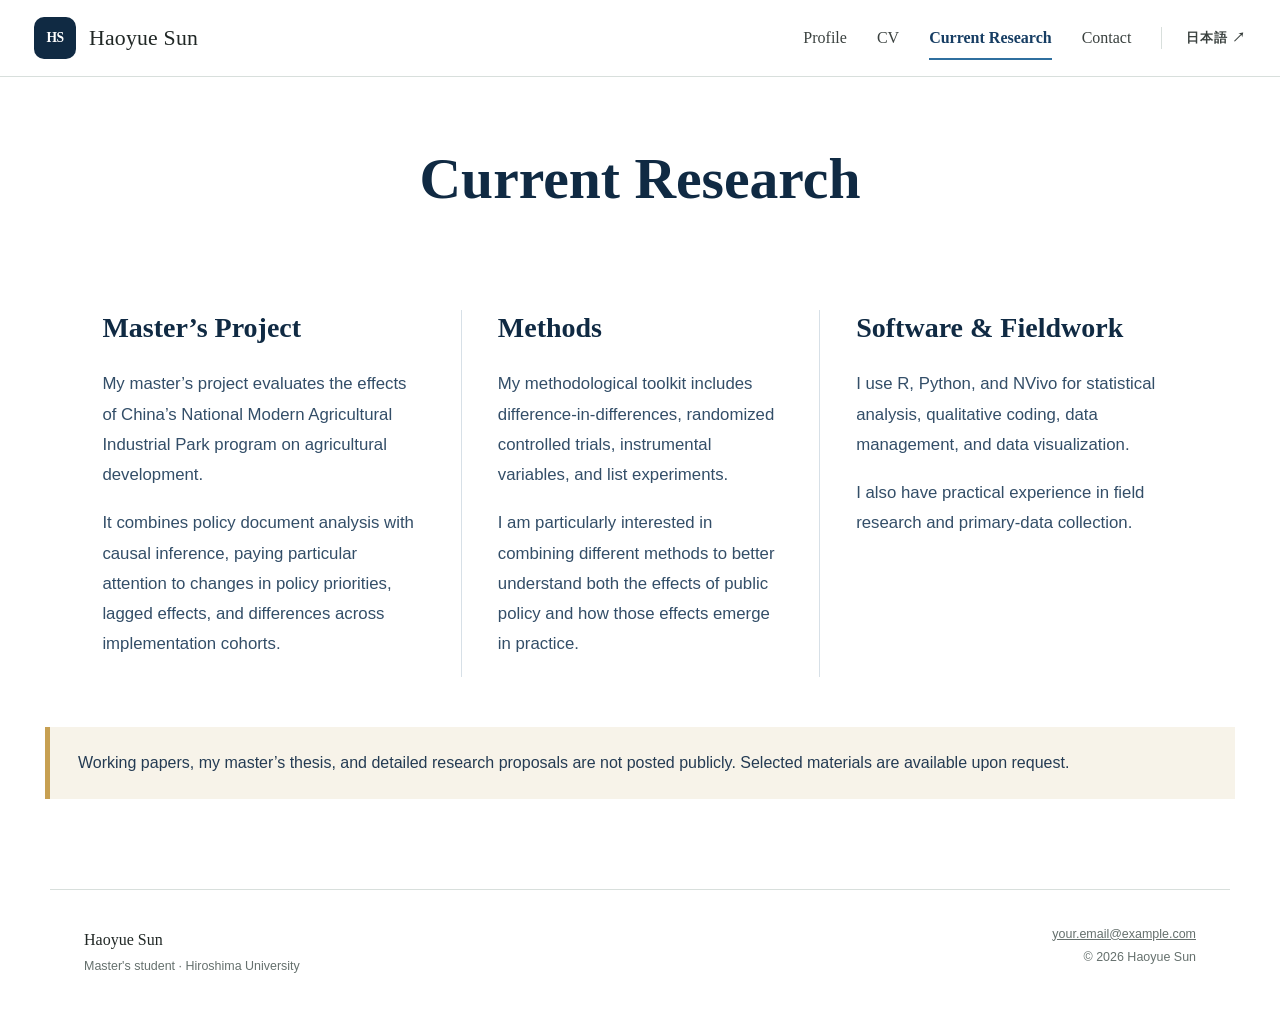
==== current-research.html @ 2dacb67b "Update" ====
<!doctype html>
<html lang="en">
<head>
  <meta charset="utf-8">
  <meta name="viewport" content="width=device-width, initial-scale=1">
  <meta name="description" content="Current research interests and ongoing work of Haoyue Sun.">
  <meta name="theme-color" content="#102a43">
  <title>Current Research · Haoyue Sun</title>
  <link rel="icon" href="favicon.svg" type="image/svg+xml">
  <link rel="stylesheet" href="style.css">
  <script src="main.js" defer></script>
</head>
<body class="page-current-research">
  <a class="skip-link" href="#main-content">Skip to content</a>
  <header class="site-header">
  <div class="header-inner">
    <a class="brand" href="index.html" aria-label="Haoyue Sun — home">
      <span class="brand-mark" aria-hidden="true">HS</span>
      <span class="brand-name">Haoyue Sun</span>
    </a>
    <button class="menu-button" type="button" aria-expanded="false" aria-controls="site-navigation">
      <span>Menu</span><span class="menu-lines" aria-hidden="true"></span>
    </button>
    <nav id="site-navigation" class="site-navigation" aria-label="Primary navigation">
      <a href="index.html">Profile</a>
        <a href="SUN_Haoyue_CV.pdf" target="_blank" rel="noopener">CV</a>
        <a href="current-research.html" class="active" aria-current="page">Current Research</a>
        <a href="contact.html">Contact</a>
      <a class="language-link" href="ja-current-research.html" lang="ja" hreflang="ja">日本語 <span aria-hidden="true">↗</span></a>
    </nav>
  </div>
</header>

<main id="main-content">
  <section class="research-heading">
    <h1>Current Research</h1>
  </section>

  <section class="research-columns">

    <article class="research-column">
      <h2>Master’s Project</h2>

      <p>
        My master’s project evaluates the effects of China’s National Modern
        Agricultural Industrial Park program on agricultural development.
      </p>

      <p>
        It combines policy document analysis with causal inference, paying
        particular attention to changes in policy priorities, lagged effects,
        and differences across implementation cohorts.
      </p>
    </article>

    <article class="research-column">
      <h2>Methods</h2>

      <p>
        My methodological toolkit includes difference-in-differences,
        randomized controlled trials, instrumental variables, and list
        experiments.
      </p>

      <p>
        I am particularly interested in combining different methods to better
        understand both the effects of public policy and how those effects
        emerge in practice.
      </p>
    </article>

    <article class="research-column">
      <h2>Software &amp; Fieldwork</h2>

      <p>
        I use R, Python, and NVivo for statistical analysis, qualitative
        coding, data management, and data visualization.
      </p>

      <p>
        I also have practical experience in field research and primary-data
        collection.
      </p>
    </article>

  </section>

  <section class="research-materials-note">
    <p>
      Working papers, my master’s thesis, and detailed research proposals
      are not posted publicly. Selected materials are available upon request.
    </p>
  </section>
</main>

  <footer class="site-footer">
  <div><p class="footer-name">Haoyue Sun</p><p>Master's student · Hiroshima University</p></div>
  <div class="footer-meta"><a href="mailto:your.email@example.com">your.email@example.com</a><p>© <span data-current-year>2026</span> Haoyue Sun</p></div>
</footer>
</body>
</html>
---- style.css ----
:root {
  --navy-950: #081b2c;
  --navy-900: #102a43;
  --navy-800: #163d63;
  --blue-700: #2f6f9f;
  --blue-100: #dce8f2;
  --blue-050: #f3f7fa;
  --ink: #202725;
  --muted: #65706d;
  --line: #d8dfdc;
  --paper: #ffffff;
  --warm: #faf9f6;
  --max-width: 1180px;
}

* { box-sizing: border-box; }
html { scroll-behavior: smooth; }
body {
  margin: 0;
  background: var(--paper);
  color: var(--ink);
  font-family: Inter, "Helvetica Neue", Arial, "Hiragino Kaku Gothic ProN", "Yu Gothic", sans-serif;
  font-size: 16px;
  line-height: 1.75;
  text-rendering: optimizeLegibility;
}
a { color: inherit; }
img { display: block; max-width: 100%; }

.skip-link {
  background: var(--paper);
  left: 12px;
  padding: 10px 14px;
  position: fixed;
  top: -80px;
  z-index: 100;
}
.skip-link:focus { top: 12px; }

.site-header {
  background: rgba(255, 255, 255, 0.96);
  border-bottom: 1px solid var(--line);
  position: sticky;
  top: 0;
  z-index: 20;
}
.header-inner {
  align-items: center;
  display: flex;
  justify-content: space-between;
  margin: 0 auto;
  max-width: 1440px;
  min-height: 76px;
  padding: 0 34px;
}
.brand {
  align-items: center;
  display: inline-flex;
  gap: 13px;
  text-decoration: none;
}
.brand-mark {
  align-items: center;
  background: var(--navy-900);
  border-radius: 10px;
  color: white;
  display: inline-flex;
  font-family: Georgia, "Times New Roman", serif;
  font-size: 0.85rem;
  font-weight: 700;
  height: 42px;
  justify-content: center;
  letter-spacing: -0.04em;
  width: 42px;
}
.brand-name {
  font-family: Georgia, "Times New Roman", serif;
  font-size: 1.36rem;
  letter-spacing: 0.01em;
}
.site-navigation {
  align-items: center;
  display: flex;
  gap: 30px;
}
.site-navigation a {
  color: #3a413f;
  font-family: Georgia, "Times New Roman", "Yu Mincho", serif;
  font-size: 1rem;
  position: relative;
  text-decoration: none;
  white-space: nowrap;
}
.site-navigation a::after {
  background: var(--blue-700);
  bottom: -8px;
  content: "";
  height: 2px;
  left: 0;
  position: absolute;
  transform: scaleX(0);
  transform-origin: right;
  transition: transform 180ms ease;
  width: 100%;
}
.site-navigation a:hover::after,
.site-navigation a:focus-visible::after,
.site-navigation a.active::after {
  transform: scaleX(1);
  transform-origin: left;
}
.site-navigation a.active { color: var(--navy-800); font-weight: 700; }
.site-navigation .language-link {
  border-left: 1px solid var(--line);
  font-family: Inter, "Helvetica Neue", Arial, sans-serif;
  font-size: 0.82rem;
  font-weight: 700;
  letter-spacing: 0.06em;
  padding-left: 24px;
  text-transform: uppercase;
}
.menu-button { display: none; }

.page-heading {
  align-items: center;
  display: flex;
  flex-direction: column;
  justify-content: center;
  min-height: 185px;
  padding: 45px 24px;
  text-align: center;
}
.page-heading p {
  color: var(--blue-700);
  font-size: 0.72rem;
  font-weight: 700;
  letter-spacing: 0.16em;
  margin: 0 0 7px;
  text-transform: uppercase;
}
.page-heading h1 {
  color: var(--navy-800);
  font-family: Georgia, "Times New Roman", "Yu Mincho", serif;
  font-size: clamp(2.1rem, 4.2vw, 3.2rem);
  font-weight: 600;
  letter-spacing: -0.02em;
  line-height: 1.15;
  margin: 0;
}

.profile-hero {
  background: var(--navy-900);
  color: white;
}
.profile-hero-inner {
  align-items: center;
  display: grid;
  gap: 64px;
  grid-template-columns: 250px minmax(0, 1fr);
  margin: 0 auto;
  max-width: var(--max-width);
  min-height: 390px;
  padding: 36px 34px;
}
.portrait-frame {
  background: var(--blue-100);
  box-shadow: 14px 14px 0 rgba(47, 111, 159, 0.4);
}
.portrait-frame img {
  aspect-ratio: 4 / 5;
  height: auto;
  object-fit: cover;
  width: 100%;
}
.profile-name {
  font-family: Georgia, "Times New Roman", "Yu Mincho", serif;
  font-size: clamp(2rem, 3.2vw, 3.2rem);
  font-weight: 500;
  letter-spacing: -0.035em;
  line-height: 1.15;
  margin: 0 0 20px;
}
.profile-role {
  font-size: clamp(0.95rem, 1.5vw, 1.1rem);
  font-weight: 600;
  margin: 0;
}
.profile-affiliation {
  color: #ffffff;
  font-weight: 700;
  margin: 5px 0 0;
}
.profile-summary { color: #eef4f9; margin: 28px 0 0; max-width: 680px; }
.inline-links { display: flex; flex-wrap: wrap; gap: 15px 24px; margin-top: 25px; }
.inline-links a {
  border-bottom: 1px solid rgba(255, 255, 255, 0.55);
  font-size: 0.85rem;
  font-weight: 700;
  text-decoration: none;
}

.content-section {
  margin: 0 auto;
  max-width: var(--max-width);
  padding: 88px 34px;
}
.content-section + .content-section { border-top: 1px solid var(--line); }
.content-section.tint {
  background: var(--blue-050);
  max-width: none;
  padding-left: max(34px, calc((100vw - 1112px) / 2));
  padding-right: max(34px, calc((100vw - 1112px) / 2));
}
.section-grid {
  display: grid;
  gap: 70px;
  grid-template-columns: minmax(220px, 0.42fr) minmax(0, 1fr);
}
.section-label {
  color: var(--blue-700);
  font-size: 0.72rem;
  font-weight: 700;
  letter-spacing: 0.16em;
  margin: 5px 0 10px;
  text-transform: uppercase;
}
.section-title {
  font-family: Georgia, "Times New Roman", "Yu Mincho", serif;
  font-size: clamp(1.8rem, 3.2vw, 2.75rem);
  font-weight: 500;
  letter-spacing: -0.025em;
  line-height: 1.25;
  margin: 0;
}
.section-heading {
  font-family: Georgia, "Times New Roman", "Yu Mincho", serif;
  font-size: clamp(1.45rem, 2.2vw, 1.85rem);
  font-weight: 600;
  letter-spacing: -0.015em;
  line-height: 1.3;
  margin: 0;
}
.prose { max-width: 760px; }
.prose > :first-child { margin-top: 0; }
.prose p { color: #3f4946; margin: 0 0 1.25em; }
.prose h2,
.prose h3 {
  font-family: Georgia, "Times New Roman", "Yu Mincho", serif;
  font-weight: 500;
  line-height: 1.35;
}
.prose h2 { font-size: 1.8rem; margin: 2em 0 0.7em; }
.prose h3 { font-size: 1.3rem; margin: 1.7em 0 0.55em; }
.prose ul { margin: 0 0 1.4em; padding-left: 1.2em; }
.prose li { margin-bottom: 0.55em; }

.interest-list {
  display: flex;
  flex-wrap: wrap;
  gap: 10px;
  list-style: none;
  margin: 0;
  padding: 0;
}
.interest-list li {
  background: var(--blue-050);
  border: 1px solid #c9ddd7;
  border-radius: 100px;
  color: var(--navy-900);
  font-size: 0.86rem;
  padding: 7px 14px;
}
.timeline { border-top: 1px solid var(--ink); }
.timeline-item {
  border-bottom: 1px solid var(--line);
  display: grid;
  gap: 32px;
  grid-template-columns: 145px minmax(0, 1fr);
  padding: 25px 0;
}
.timeline-date { color: var(--blue-700); font-size: 0.84rem; font-weight: 700; margin: 2px 0 0; }
.timeline-item h3 { font-family: Georgia, "Times New Roman", "Yu Mincho", serif; font-size: 1.25rem; font-weight: 500; margin: 0; }
.timeline-item p { color: var(--muted); margin: 5px 0 0; }

.page-body {
  margin: 0 auto;
  max-width: var(--max-width);
  padding: 76px 34px 110px;
}
.article-layout {
  display: grid;
  gap: 72px;
  grid-template-columns: minmax(0, 1fr) 290px;
}
.article-lead {
  color: var(--navy-900) !important;
  font-family: Georgia, "Times New Roman", "Yu Mincho", serif;
  font-size: clamp(1.3rem, 2.3vw, 1.7rem);
  line-height: 1.55;
}
.fact-panel {
  align-self: start;
  background: var(--blue-050);
  border-top: 4px solid var(--blue-700);
  padding: 24px;
}
.fact-panel dl { margin: 0; }
.fact-panel div { border-bottom: 1px solid #ccddd8; padding: 0 0 15px; }
.fact-panel div + div { padding-top: 15px; }
.fact-panel div:last-child { border-bottom: 0; padding-bottom: 0; }
.fact-panel dt { color: var(--muted); font-size: 0.7rem; font-weight: 700; letter-spacing: 0.1em; text-transform: uppercase; }
.fact-panel dd { margin: 4px 0 0; }
.button-row { display: flex; flex-wrap: wrap; gap: 12px; margin-top: 34px; }
.button {
  background: var(--navy-900);
  border: 1px solid var(--navy-900);
  color: white;
  display: inline-flex;
  font-size: 0.82rem;
  font-weight: 700;
  letter-spacing: 0.03em;
  padding: 11px 17px;
  text-decoration: none;
}
.button:hover,
.button:focus-visible { background: var(--navy-950); }
.button.secondary { background: transparent; color: var(--navy-900); }
.button.muted { cursor: not-allowed; opacity: 0.6; }
.notice {
  background: #f6f2e7;
  border-left: 4px solid #b7944f;
  color: #5a4b2d;
  font-size: 0.9rem;
  margin-top: 30px;
  padding: 15px 18px;
}

.contact-card {
  background: var(--navy-900);
  color: white;
  display: grid;
  gap: 50px;
  grid-template-columns: 1fr 1fr;
  padding: clamp(30px, 6vw, 64px);
}
.contact-card h2 { font-family: Georgia, "Times New Roman", "Yu Mincho", serif; font-size: clamp(2rem, 4vw, 3.2rem); font-weight: 500; line-height: 1.2; margin: 0; }
.contact-card p { color: #dce8f2; margin: 16px 0 0; }
.contact-list { margin: 0; }
.contact-list div { border-top: 1px solid rgba(255, 255, 255, 0.35); padding: 15px 0; }
.contact-list dt { color: #b9d0e3; font-size: 0.7rem; font-weight: 700; letter-spacing: 0.1em; text-transform: uppercase; }
.contact-list dd { margin: 4px 0 0; }
.contact-list a { color: white; }

.site-footer {
  border-top: 1px solid var(--line);
  color: var(--muted);
  display: flex;
  font-size: 0.78rem;
  justify-content: space-between;
  margin: 0 auto;
  max-width: var(--max-width);
  padding: 34px;
}
.site-footer p { margin: 2px 0; }
.footer-name { color: var(--ink); font-family: Georgia, "Times New Roman", serif; font-size: 1rem; }
.footer-meta { text-align: right; }

@media (max-width: 980px) {
  .header-inner { min-height: 68px; padding: 0 22px; }
  .menu-button {
    align-items: center;
    background: transparent;
    border: 0;
    color: var(--ink);
    display: inline-flex;
    font: inherit;
    font-size: 0.78rem;
    font-weight: 700;
    gap: 10px;
    padding: 10px 0;
    text-transform: uppercase;
  }
  .menu-lines,
  .menu-lines::before,
  .menu-lines::after { background: currentColor; display: block; height: 1px; position: relative; width: 19px; }
  .menu-lines::before,
  .menu-lines::after { content: ""; position: absolute; }
  .menu-lines::before { top: -6px; }
  .menu-lines::after { top: 6px; }
  .site-navigation {
    align-items: stretch;
    background: white;
    border-bottom: 1px solid var(--line);
    display: none;
    flex-direction: column;
    gap: 0;
    left: 0;
    padding: 12px 22px 22px;
    position: absolute;
    right: 0;
    top: 68px;
  }
  .site-navigation.is-open { display: flex; }
  .site-navigation a { border-top: 1px solid var(--line); padding: 12px 0; }
  .site-navigation a::after { display: none; }
  .site-navigation .language-link { border-left: 0; padding-left: 0; }
  .profile-hero-inner { gap: 42px; grid-template-columns: 210px minmax(0, 1fr); }
}

@media (max-width: 700px) {
  .brand-mark { height: 37px; width: 37px; }
  .brand-name { font-size: 1.13rem; }
  .page-heading { min-height: 150px; }
  .profile-hero-inner { gap: 38px; grid-template-columns: 1fr; padding: 38px 24px 54px; }
  .portrait-frame { max-width: 220px; }
  .content-section,
  .page-body { padding: 64px 24px 80px; }
  .content-section.tint { padding-left: 24px; padding-right: 24px; }
  .section-grid,
  .article-layout,
  .contact-card { gap: 38px; grid-template-columns: 1fr; }
  .timeline-item { gap: 4px; grid-template-columns: 1fr; }
  .site-footer { flex-direction: column; gap: 18px; padding: 28px 24px; }
  .footer-meta { text-align: left; }
}

@media (prefers-reduced-motion: reduce) {
  html { scroll-behavior: auto; }
  *, *::before, *::after { transition-duration: 0.01ms !important; }
}

/* Current Research page */

.page-current-research .research-heading {
  max-width: 1400px;
  margin: 0 auto;
  padding: 70px 8% 55px;
  text-align: center;
}

.page-current-research .research-heading h1 {
  margin: 0;
  color: #102a43;
  font-family: Georgia, "Times New Roman", serif;
  font-size: clamp(2.5rem, 4.5vw, 4.2rem);
  font-weight: 600;
  line-height: 1.1;
}

.page-current-research .research-columns {
  display: grid;
  grid-template-columns: repeat(3, minmax(0, 1fr));
  max-width: 1400px;
  margin: 0 auto;
  padding: 45px 8% 100px;
}

.page-current-research .research-column {
  padding: 0 36px;
  border-left: 1px solid #d7e0e7;
}

.page-current-research .research-column:first-child {
  padding-left: 0;
  border-left: none;
}

.page-current-research .research-column:last-child {
  padding-right: 0;
}

.page-current-research .research-column h2 {
  margin: 0 0 24px;
  color: #102a43;
  font-family: Georgia, "Times New Roman", serif;
  font-size: 1.75rem;
  font-weight: 600;
  line-height: 1.25;
}

.page-current-research .research-column p {
  margin: 0 0 18px;
  color: #334e68;
  font-size: 1.05rem;
  line-height: 1.8;
}

/* Tablet and mobile */

@media (max-width: 900px) {
  .page-current-research .research-heading {
    padding: 50px 7% 30px;
  }

  .page-current-research .research-columns {
    grid-template-columns: 1fr;
    padding: 20px 7% 70px;
  }

  .page-current-research .research-column,
  .page-current-research .research-column:first-child,
  .page-current-research .research-column:last-child {
    padding: 32px 0;
    border-left: none;
    border-top: 1px solid #d7e0e7;
  }

  .page-current-research .research-column:first-child {
    border-top: none;
  }
}

.page-current-research .research-materials-note {
  max-width: 1190px;
  margin: 0 auto 90px;
  padding: 22px 28px;
  background: #f7f3e9;
  border-left: 5px solid #c7a052;
}

.page-current-research .research-materials-note p {
  margin: 0;
  color: #243b53;
  font-size: 1rem;
  line-height: 1.7;
}

.page-current-research .research-columns {
  padding: 45px 8% 50px;
}
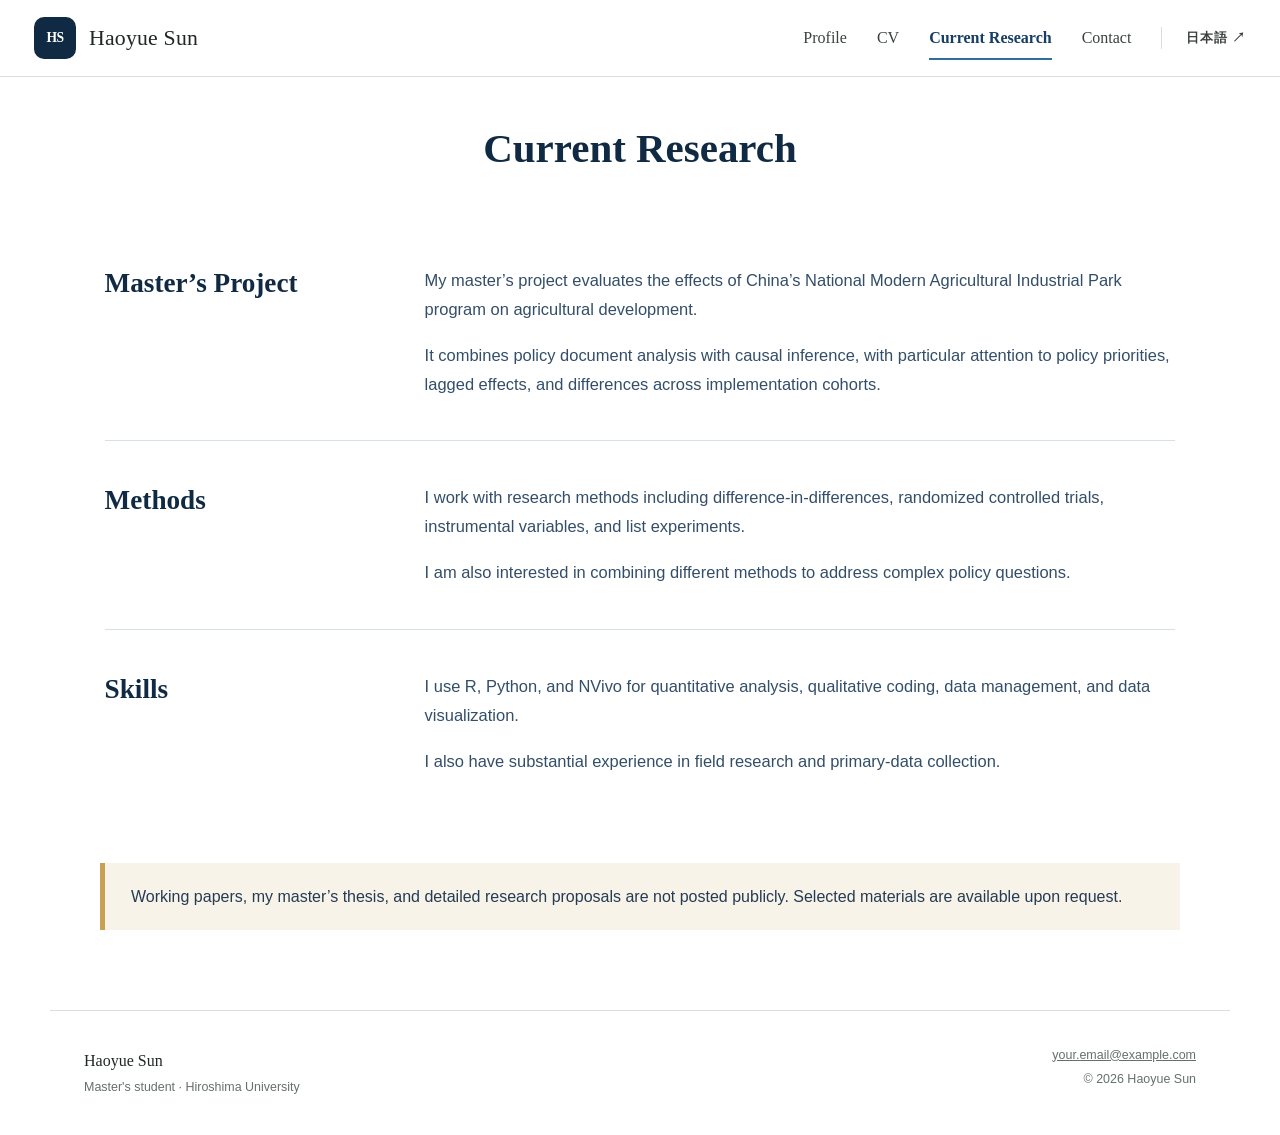
==== commit 5fbf657e: "Update" ====
--- a/current-research.html
+++ b/current-research.html
@@ -36,54 +36,65 @@
     <h1>Current Research</h1>
   </section>
 
-  <section class="research-columns">
+  <section class="research-sections">
 
-    <article class="research-column">
+  <article class="research-section">
+    <header>
       <h2>Master’s Project</h2>
+    </header>
 
+    <div class="research-section-content">
       <p>
         My master’s project evaluates the effects of China’s National Modern
         Agricultural Industrial Park program on agricultural development.
       </p>
 
       <p>
-        It combines policy document analysis with causal inference, paying
-        particular attention to changes in policy priorities, lagged effects,
-        and differences across implementation cohorts.
+        It combines policy document analysis with causal inference, with
+        particular attention to policy priorities, lagged effects, and
+        differences across implementation cohorts.
       </p>
-    </article>
+    </div>
+  </article>
 
-    <article class="research-column">
+  <article class="research-section">
+    <header>
       <h2>Methods</h2>
+    </header>
 
+    <div class="research-section-content">
       <p>
-        My methodological toolkit includes difference-in-differences,
+        I work with research methods including difference-in-differences,
         randomized controlled trials, instrumental variables, and list
         experiments.
       </p>
 
       <p>
-        I am particularly interested in combining different methods to better
-        understand both the effects of public policy and how those effects
-        emerge in practice.
+        I am also interested in combining different methods to address
+        complex policy questions.
       </p>
-    </article>
+    </div>
+  </article>
 
-    <article class="research-column">
-      <h2>Software &amp; Fieldwork</h2>
+  <article class="research-section">
+    <header>
+      <h2>Skills</h2>
+    </header>
 
+    <div class="research-section-content">
       <p>
-        I use R, Python, and NVivo for statistical analysis, qualitative
+        I use R, Python, and NVivo for quantitative analysis, qualitative
         coding, data management, and data visualization.
       </p>
 
       <p>
-        I also have practical experience in field research and primary-data
+        I also have substantial experience in field research and primary-data
         collection.
       </p>
-    </article>
+    </div>
+  </article>
 
-  </section>
+</section>
 
   <section class="research-materials-note">
     <p>
--- a/style.css
+++ b/style.css
@@ -432,9 +432,9 @@
 /* Current Research page */
 
 .page-current-research .research-heading {
-  max-width: 1400px;
-  margin: 0 auto;
-  padding: 70px 8% 55px;
+  max-width: 1250px;
+  margin: 0 auto;
+  padding: 48px 7% 32px;
   text-align: center;
 }
 
@@ -442,78 +442,57 @@
   margin: 0;
   color: #102a43;
   font-family: Georgia, "Times New Roman", serif;
-  font-size: clamp(2.5rem, 4.5vw, 4.2rem);
+  font-size: clamp(2.1rem, 3.2vw, 3.2rem);
   font-weight: 600;
-  line-height: 1.1;
-}
-
-.page-current-research .research-columns {
+  line-height: 1.15;
+}
+
+.page-current-research .research-sections {
+  max-width: 1250px;
+  margin: 0 auto;
+  padding: 20px 7% 45px;
+}
+
+.page-current-research .research-section {
   display: grid;
-  grid-template-columns: repeat(3, minmax(0, 1fr));
-  max-width: 1400px;
-  margin: 0 auto;
-  padding: 45px 8% 100px;
-}
-
-.page-current-research .research-column {
-  padding: 0 36px;
-  border-left: 1px solid #d7e0e7;
-}
-
-.page-current-research .research-column:first-child {
-  padding-left: 0;
-  border-left: none;
-}
-
-.page-current-research .research-column:last-child {
-  padding-right: 0;
-}
-
-.page-current-research .research-column h2 {
-  margin: 0 0 24px;
+  grid-template-columns: 250px minmax(0, 1fr);
+  column-gap: 70px;
+  padding: 42px 0;
+  border-top: 1px solid #d7e0e7;
+}
+
+.page-current-research .research-section:first-child {
+  border-top: none;
+}
+
+.page-current-research .research-section h2 {
+  margin: 0;
   color: #102a43;
   font-family: Georgia, "Times New Roman", serif;
-  font-size: 1.75rem;
+  font-size: 1.7rem;
   font-weight: 600;
-  line-height: 1.25;
-}
-
-.page-current-research .research-column p {
-  margin: 0 0 18px;
+  line-height: 1.3;
+}
+
+.page-current-research .research-section-content {
+  max-width: 780px;
+}
+
+.page-current-research .research-section-content p {
+  margin: 0 0 17px;
   color: #334e68;
-  font-size: 1.05rem;
-  line-height: 1.8;
-}
-
-/* Tablet and mobile */
-
-@media (max-width: 900px) {
-  .page-current-research .research-heading {
-    padding: 50px 7% 30px;
-  }
-
-  .page-current-research .research-columns {
-    grid-template-columns: 1fr;
-    padding: 20px 7% 70px;
-  }
-
-  .page-current-research .research-column,
-  .page-current-research .research-column:first-child,
-  .page-current-research .research-column:last-child {
-    padding: 32px 0;
-    border-left: none;
-    border-top: 1px solid #d7e0e7;
-  }
-
-  .page-current-research .research-column:first-child {
-    border-top: none;
-  }
+  font-size: 1.03rem;
+  line-height: 1.75;
+}
+
+.page-current-research .research-section-content p:last-child {
+  margin-bottom: 0;
 }
 
 .page-current-research .research-materials-note {
-  max-width: 1190px;
-  margin: 0 auto 90px;
-  padding: 22px 28px;
+  max-width: 1080px;
+  margin: 0 auto 80px;
+  padding: 20px 26px;
   background: #f7f3e9;
   border-left: 5px solid #c7a052;
 }
@@ -525,6 +504,22 @@
   line-height: 1.7;
 }
 
-.page-current-research .research-columns {
-  padding: 45px 8% 50px;
+@media (max-width: 800px) {
+  .page-current-research .research-heading {
+    padding: 42px 7% 24px;
+  }
+
+  .page-current-research .research-section {
+    grid-template-columns: 1fr;
+    row-gap: 20px;
+    padding: 34px 0;
+  }
+
+  .page-current-research .research-section h2 {
+    font-size: 1.55rem;
+  }
+
+  .page-current-research .research-materials-note {
+    margin: 10px 7% 60px;
+  }
 }
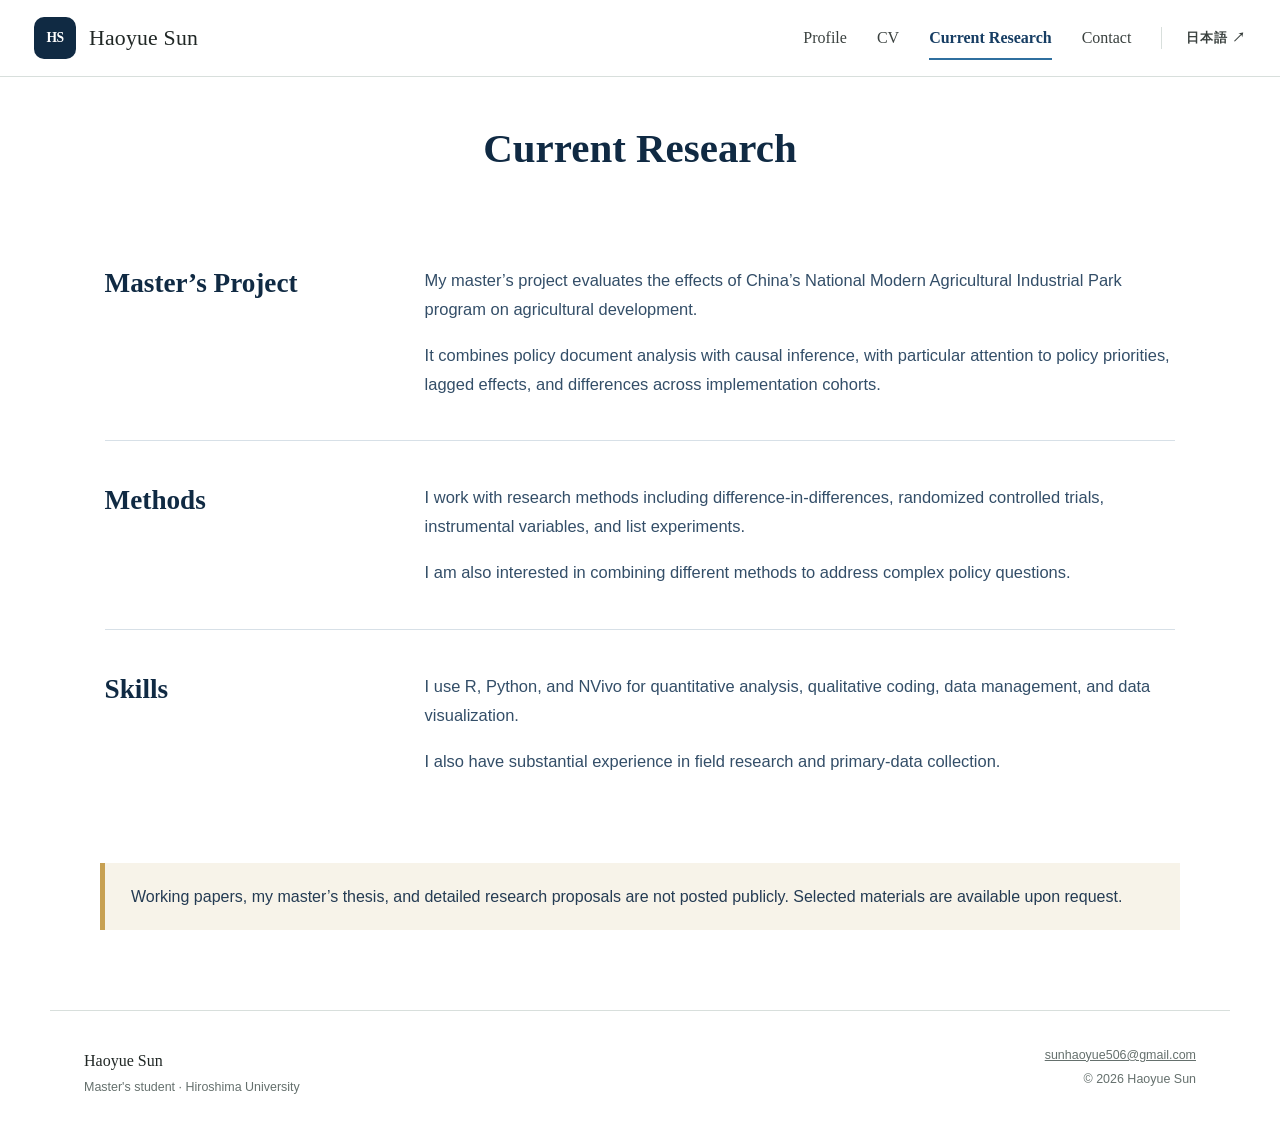
==== commit bfc1062c: "Update email" ====
--- a/current-research.html
+++ b/current-research.html
@@ -106,7 +106,7 @@
 
   <footer class="site-footer">
   <div><p class="footer-name">Haoyue Sun</p><p>Master's student · Hiroshima University</p></div>
-  <div class="footer-meta"><a href="mailto:your.email@example.com">your.email@example.com</a><p>© <span data-current-year>2026</span> Haoyue Sun</p></div>
+  <div class="footer-meta"><a href="mailto:sunhaoyue506@gmail.com">sunhaoyue506@gmail.com</a><p>© <span data-current-year>2026</span> Haoyue Sun</p></div>
 </footer>
 </body>
 </html>
--- a/style.css
+++ b/style.css
@@ -334,22 +334,6 @@
   margin-top: 30px;
   padding: 15px 18px;
 }
-
-.contact-card {
-  background: var(--navy-900);
-  color: white;
-  display: grid;
-  gap: 50px;
-  grid-template-columns: 1fr 1fr;
-  padding: clamp(30px, 6vw, 64px);
-}
-.contact-card h2 { font-family: Georgia, "Times New Roman", "Yu Mincho", serif; font-size: clamp(2rem, 4vw, 3.2rem); font-weight: 500; line-height: 1.2; margin: 0; }
-.contact-card p { color: #dce8f2; margin: 16px 0 0; }
-.contact-list { margin: 0; }
-.contact-list div { border-top: 1px solid rgba(255, 255, 255, 0.35); padding: 15px 0; }
-.contact-list dt { color: #b9d0e3; font-size: 0.7rem; font-weight: 700; letter-spacing: 0.1em; text-transform: uppercase; }
-.contact-list dd { margin: 4px 0 0; }
-.contact-list a { color: white; }
 
 .site-footer {
   border-top: 1px solid var(--line);
@@ -522,4 +506,112 @@
   .page-current-research .research-materials-note {
     margin: 10px 7% 60px;
   }
+}
+
+/* Contact page */
+
+.page-contact .contact-heading {
+  max-width: 1250px;
+  margin: 0 auto;
+  padding: 48px 7% 32px;
+  text-align: center;
+}
+
+.page-contact .contact-heading h1 {
+  margin: 0;
+  color: #102a43;
+  font-family: Georgia, "Times New Roman", serif;
+  font-size: clamp(2.1rem, 3.2vw, 3.2rem);
+  font-weight: 600;
+  line-height: 1.15;
+}
+
+.page-contact .contact-panel {
+  max-width: 1250px;
+  margin: 20px auto 90px;
+  padding: 58px 8%;
+  background: #102a43;
+  color: #ffffff;
+}
+
+.page-contact .contact-details {
+  max-width: 850px;
+  margin: 0 auto;
+}
+
+.page-contact .contact-row {
+  display: grid;
+  grid-template-columns: 190px minmax(0, 1fr);
+  column-gap: 55px;
+  padding: 28px 0;
+  border-top: 1px solid rgba(255, 255, 255, 0.28);
+}
+
+.page-contact .contact-row:last-child {
+  border-bottom: 1px solid rgba(255, 255, 255, 0.28);
+}
+
+.page-contact .contact-row h2 {
+  margin: 0;
+  color: #b8d3e8;
+  font-family: Arial, sans-serif;
+  font-size: 0.85rem;
+  font-weight: 700;
+  letter-spacing: 0.12em;
+  text-transform: uppercase;
+}
+
+.page-contact .contact-row p {
+  margin: 0;
+  color: #ffffff;
+  font-size: 1.05rem;
+  line-height: 1.7;
+}
+
+.page-contact .contact-row a {
+  color: #ffffff;
+  text-decoration-color: rgba(255, 255, 255, 0.55);
+  text-underline-offset: 4px;
+}
+
+.page-contact .contact-row a:hover {
+  text-decoration-color: #ffffff;
+}
+
+.page-contact .contact-email-list p {
+  display: grid;
+  grid-template-columns: 110px minmax(0, 1fr);
+  column-gap: 20px;
+  margin-bottom: 10px;
+}
+
+.page-contact .contact-email-list p:last-child {
+  margin-bottom: 0;
+}
+
+.page-contact .contact-email-list span {
+  color: #b8d3e8;
+  font-size: 0.92rem;
+}
+
+@media (max-width: 700px) {
+  .page-contact .contact-heading {
+    padding: 42px 7% 26px;
+  }
+
+  .page-contact .contact-panel {
+    margin: 10px 5% 60px;
+    padding: 35px 8%;
+  }
+
+  .page-contact .contact-row {
+    grid-template-columns: 1fr;
+    row-gap: 14px;
+    padding: 24px 0;
+  }
+
+  .page-contact .contact-email-list p {
+    grid-template-columns: 1fr;
+    row-gap: 2px;
+  }
 }
